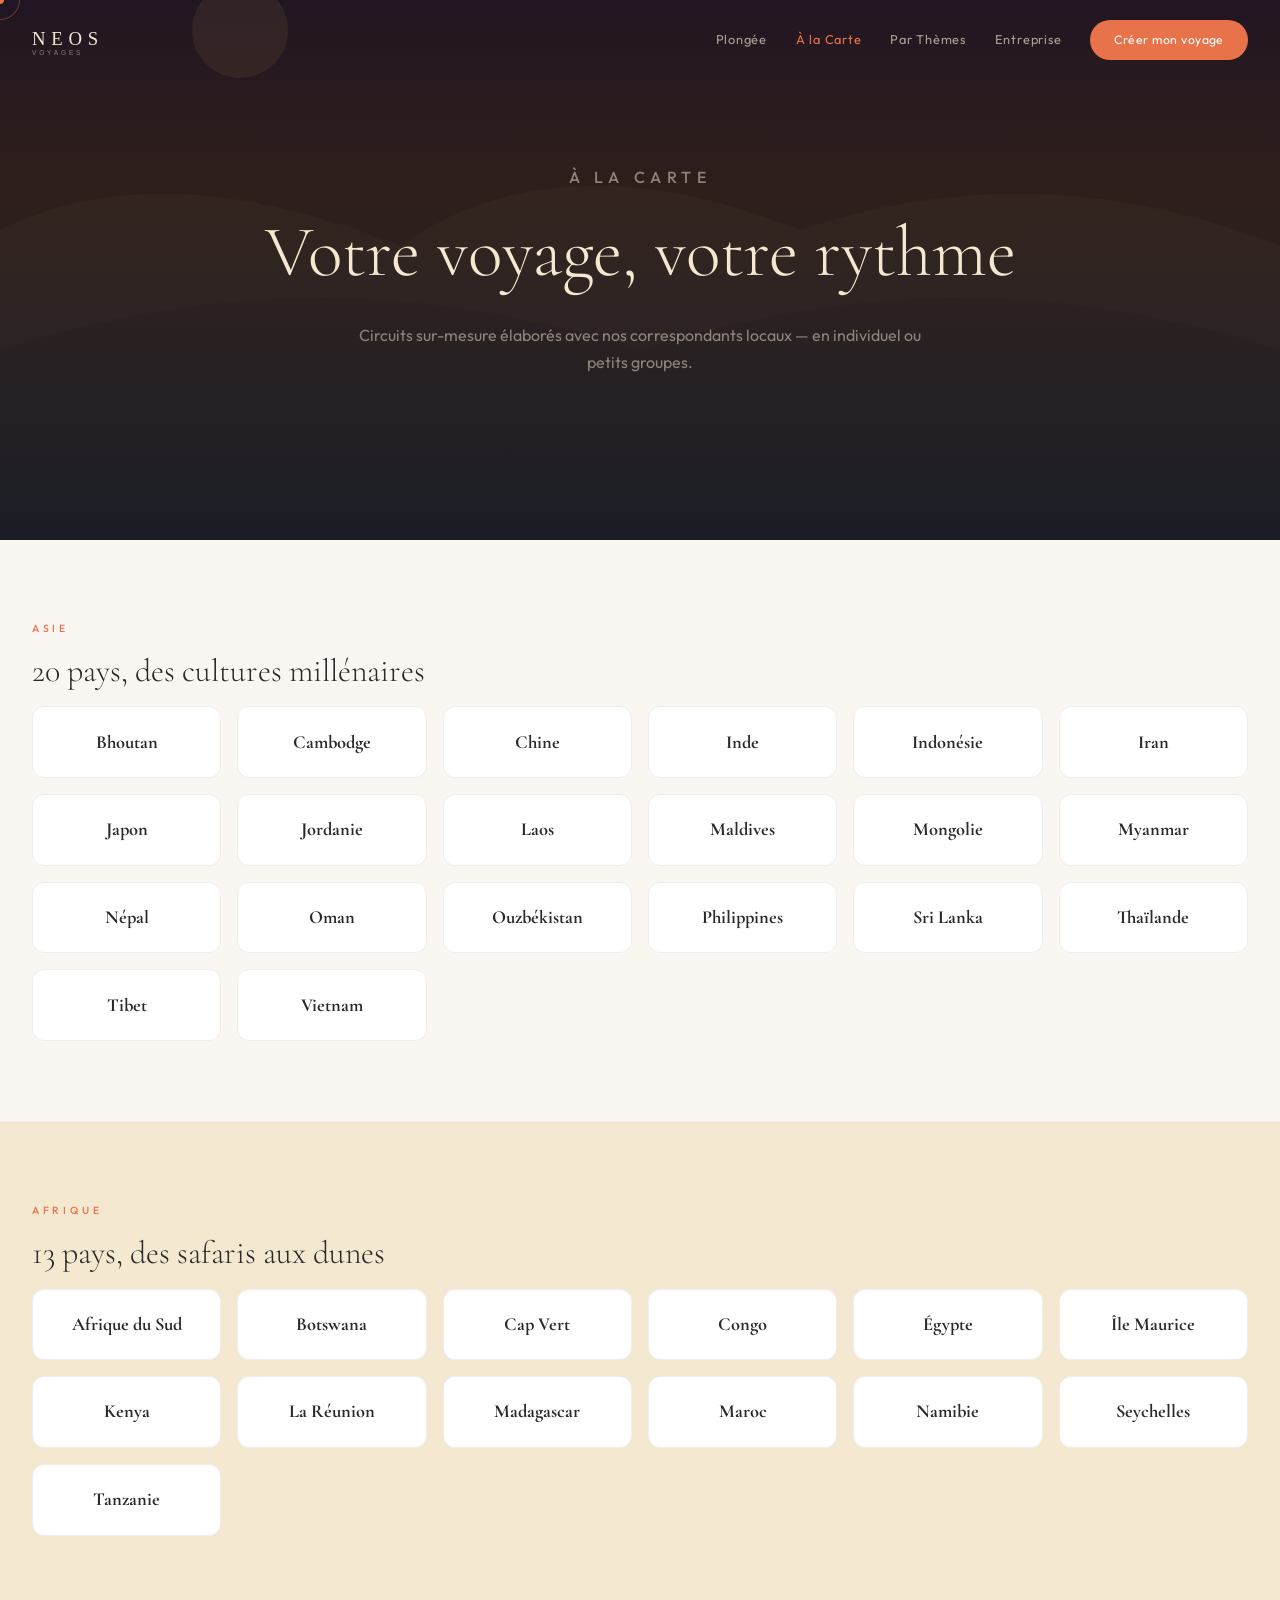
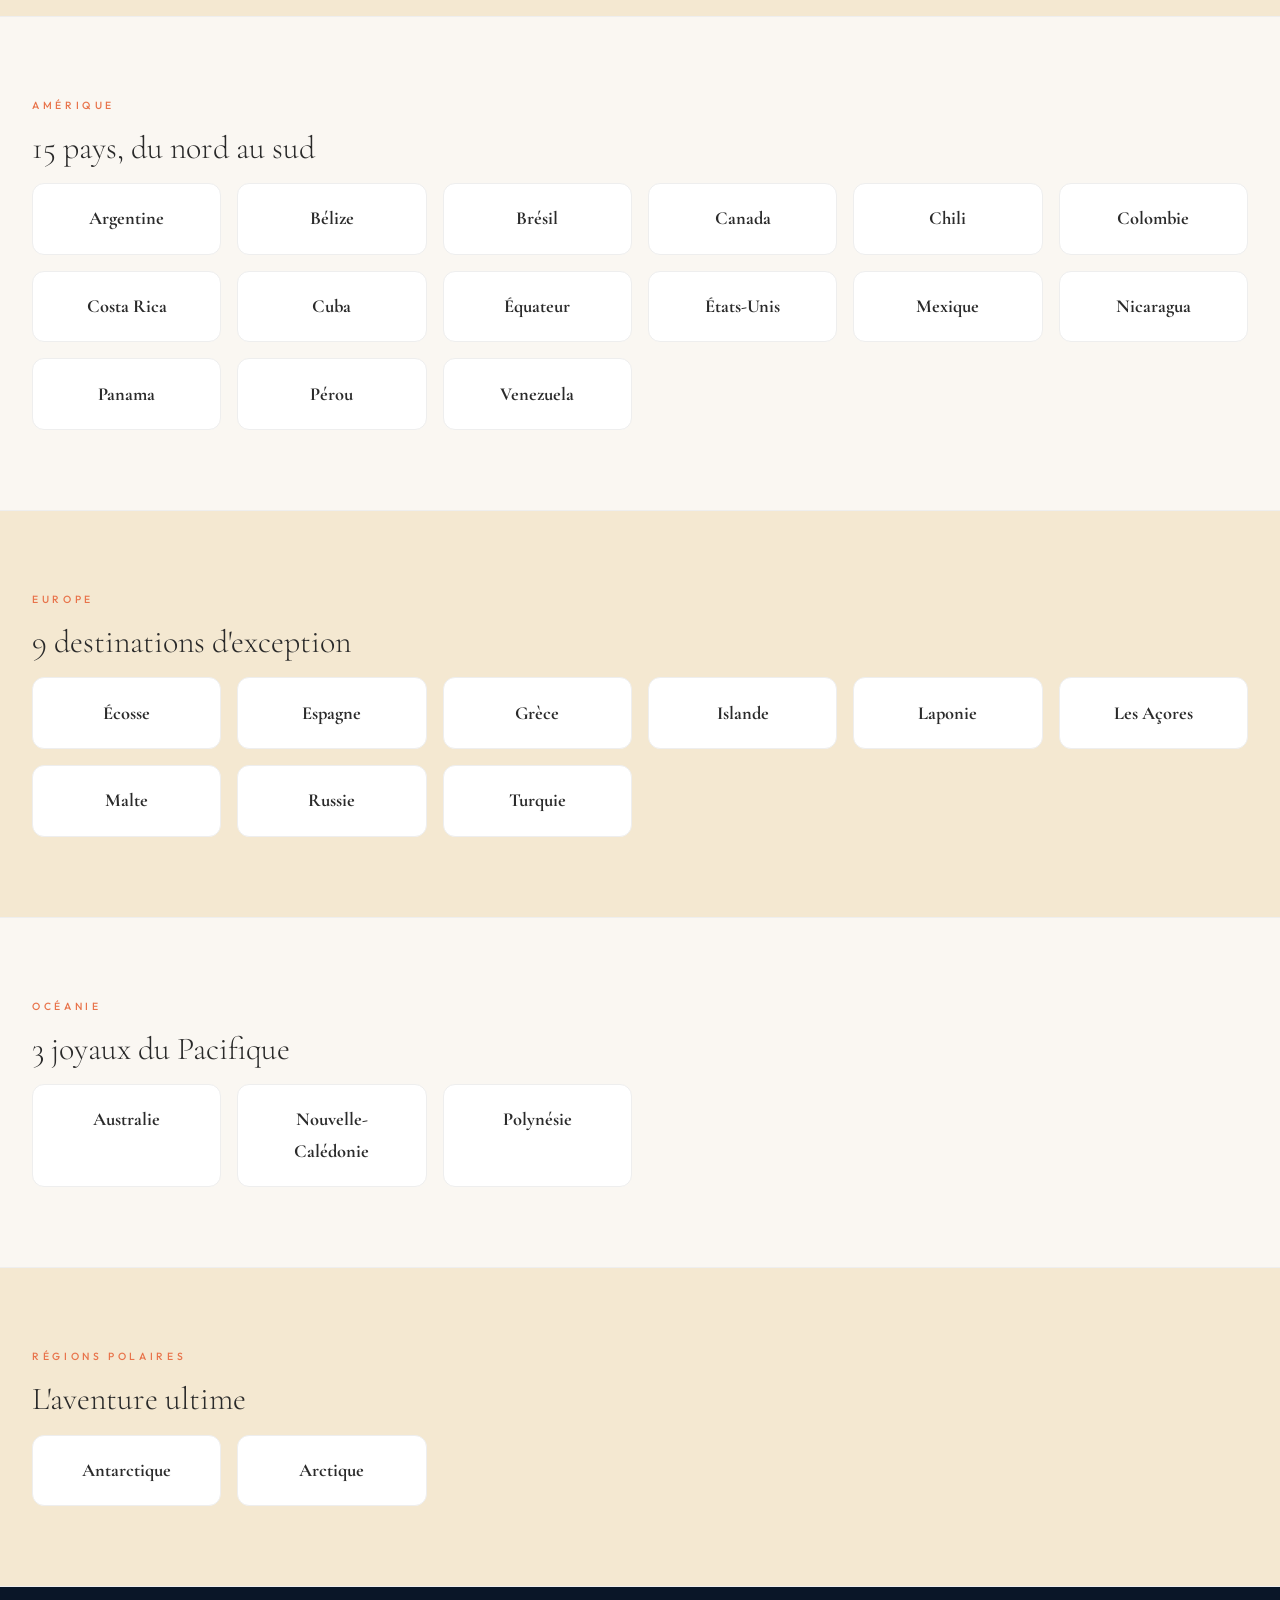
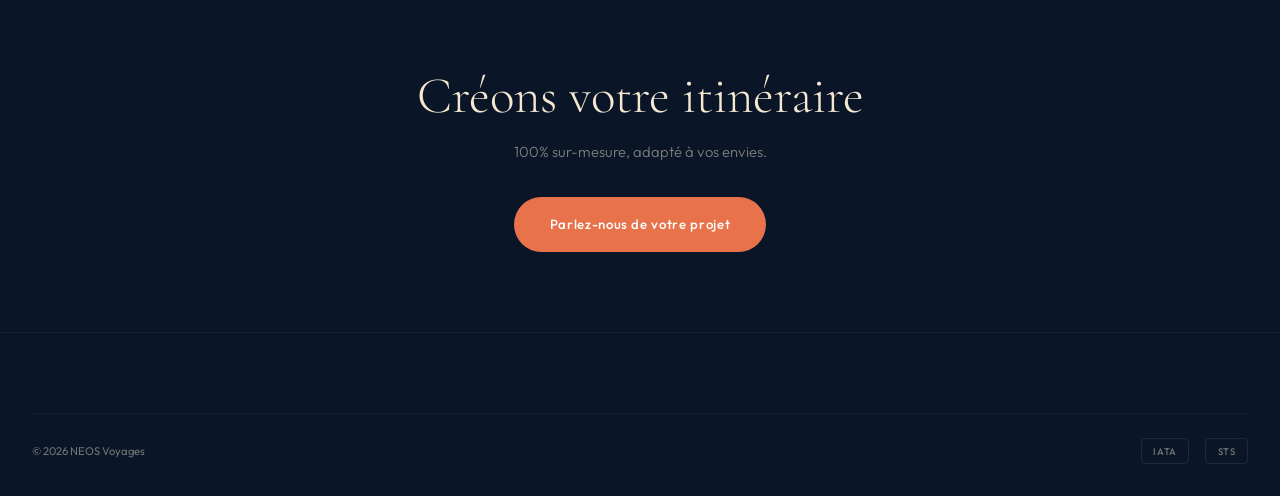
==== alacarte.html @ d0fc5502 "Add files via upload" ====
<!DOCTYPE html><html lang="fr"><head><meta charset="UTF-8"><meta name="viewport" content="width=device-width,initial-scale=1.0">
<title>Voyages à la Carte — NEOS Voyages | Circuits sur-mesure</title>
<meta name="description" content="Circuits sur-mesure dans 50+ pays. Asie, Afrique, Amérique, Europe, Océanie. Voyages individuels ou petits groupes.">
<link rel="preconnect" href="https://fonts.googleapis.com"><link rel="preconnect" href="https://fonts.gstatic.com" crossorigin>
<link href="https://fonts.googleapis.com/css2?family=Cormorant+Garamond:ital,wght@0,300;0,400;0,500;0,600;1,300;1,400&family=Outfit:wght@300;400;500;600&display=swap" rel="stylesheet">
<link rel="stylesheet" href="style.css">
<style>.page-hero{height:60vh;min-height:400px;display:flex;align-items:center;justify-content:center;position:relative;overflow:hidden;background:var(--deep)}.page-hero .dest-card-bg{position:absolute;inset:0}.page-hero::after{content:'';position:absolute;inset:0;background:linear-gradient(to bottom,rgba(10,22,40,.4),rgba(10,22,40,.85));z-index:1}.page-hero-content{position:relative;z-index:2;text-align:center;padding:0 2rem}.page-hero h1{font-family:var(--font-d);font-size:clamp(2.5rem,6vw,4.5rem);color:var(--sand);font-weight:300;margin-bottom:.5rem}.page-hero p{color:rgba(244,232,209,.5);font-size:1rem;max-width:600px;margin:0 auto}
.region-section{padding:5rem 0;border-bottom:1px solid #eee}.region-section:nth-child(even){background:var(--sand)}.region-title{font-family:var(--font-d);font-size:2rem;font-weight:300;margin-bottom:.5rem}.region-desc{color:var(--text-light);font-size:.88rem;margin-bottom:2rem}
.country-grid{display:grid;grid-template-columns:repeat(auto-fill,minmax(180px,1fr));gap:1rem}.country-card{background:var(--white);border-radius:var(--r);padding:1.2rem 1.5rem;border:1px solid #eee;transition:all var(--ease);text-align:center}.country-card:hover{transform:translateY(-4px);box-shadow:var(--shadow-md);border-color:var(--coral)}.country-card h3{font-family:var(--font-d);font-size:1.15rem}
</style></head><body>
<nav class="nav" id="nav"><a href="index.html" class="nav-logo"><img src="data:image/svg+xml,%3Csvg xmlns=%22http://www.w3.org/2000/svg%22 width=%22200%22 height=%2250%22%3E%3Ctext x=%220%22 y=%2232%22 fill=%22%23f4e8d1%22 font-family=%22Georgia%22 font-size=%2226%22 font-weight=%22300%22 letter-spacing=%228%22%3ENEOS%3C/text%3E%3Ctext x=%220%22 y=%2246%22 fill=%22rgba(244,232,209,0.5)%22 font-family=%22sans-serif%22 font-size=%229%22 letter-spacing=%224%22%3EVOYAGES%3C/text%3E%3C/svg%3E" alt="NEOS" style="height:36px"></a><ul class="nav-links"><li><a href="plongee.html">Plongée</a></li><li><a href="alacarte.html" style="color:var(--coral)">À la Carte</a></li><li><a href="themes.html">Par Thèmes</a></li><li><a href="entreprise.html">Entreprise</a></li><li><a href="contact.html" class="nav-cta">Créer mon voyage</a></li></ul><button class="hamburger" id="hamburger" aria-label="Menu"><span></span><span></span><span></span></button></nav>
<div class="mobile-menu" id="mobileMenu"><a href="index.html">Accueil</a><a href="plongee.html">Plongée</a><a href="alacarte.html">À la Carte</a><a href="themes.html">Par Thèmes</a><a href="contact.html" class="btn btn-primary">Contact</a></div>

<div class="page-hero"><div class="dest-card-bg" style="background-image:url('data:image/svg+xml,%3Csvg xmlns=%22http://www.w3.org/2000/svg%22 width=%221600%22 height=%22900%22%3E%3Cdefs%3E%3ClinearGradient id=%22g%22 x1=%220%22 y1=%220%22 x2=%220%22 y2=%221%22%3E%3Cstop offset=%220%25%22 stop-color=%22%231a0a28%22/%3E%3Cstop offset=%2240%25%22 stop-color=%22%235c2a0a%22/%3E%3Cstop offset=%22100%25%22 stop-color=%22%238b5a2b%22/%3E%3C/linearGradient%3E%3C/defs%3E%3Crect fill=%22url(%23g)%22 width=%221600%22 height=%22900%22/%3E%3Cpath d=%22M0 400Q200 300 500 420Q700 280 1000 400Q1300 300 1600 420L1600 900L0 900Z%22 fill=%22rgba(139,90,43,0.25)%22/%3E%3Cpath d=%22M0 550Q400 420 800 550Q1200 420 1600 550L1600 900L0 900Z%22 fill=%22rgba(92,42,10,0.35)%22/%3E%3Ccircle cx=%22300%22 cy=%22150%22 r=%2260%22 fill=%22rgba(232,168,76,0.15)%22/%3E%3C/svg%3E');background-size:cover;background-position:center"></div><div class="page-hero-content"><p class="section-label">À la Carte</p><h1>Votre voyage, votre rythme</h1><p>Circuits sur-mesure élaborés avec nos correspondants locaux — en individuel ou petits groupes.</p></div></div>

<main>
<section class="region-section" id="asie"><div class="container reveal"><p class="section-label">Asie</p><h2 class="region-title">20 pays, des cultures millénaires</h2>
<div class="country-grid">
<a href="destination.html" class="country-card"><h3>Bhoutan</h3></a><a href="destination.html" class="country-card"><h3>Cambodge</h3></a><a href="destination.html" class="country-card"><h3>Chine</h3></a><a href="destination.html" class="country-card"><h3>Inde</h3></a><a href="destination.html" class="country-card"><h3>Indonésie</h3></a><a href="destination.html" class="country-card"><h3>Iran</h3></a><a href="destination.html" class="country-card"><h3>Japon</h3></a><a href="destination.html" class="country-card"><h3>Jordanie</h3></a><a href="destination.html" class="country-card"><h3>Laos</h3></a><a href="destination.html" class="country-card"><h3>Maldives</h3></a><a href="destination.html" class="country-card"><h3>Mongolie</h3></a><a href="destination.html" class="country-card"><h3>Myanmar</h3></a><a href="destination.html" class="country-card"><h3>Népal</h3></a><a href="destination.html" class="country-card"><h3>Oman</h3></a><a href="destination.html" class="country-card"><h3>Ouzbékistan</h3></a><a href="destination.html" class="country-card"><h3>Philippines</h3></a><a href="destination.html" class="country-card"><h3>Sri Lanka</h3></a><a href="destination.html" class="country-card"><h3>Thaïlande</h3></a><a href="destination.html" class="country-card"><h3>Tibet</h3></a><a href="destination.html" class="country-card"><h3>Vietnam</h3></a>
</div></div></section>

<section class="region-section" id="afrique"><div class="container reveal"><p class="section-label">Afrique</p><h2 class="region-title">13 pays, des safaris aux dunes</h2>
<div class="country-grid">
<a href="destination.html" class="country-card"><h3>Afrique du Sud</h3></a><a href="destination.html" class="country-card"><h3>Botswana</h3></a><a href="destination.html" class="country-card"><h3>Cap Vert</h3></a><a href="destination.html" class="country-card"><h3>Congo</h3></a><a href="destination.html" class="country-card"><h3>Égypte</h3></a><a href="destination.html" class="country-card"><h3>Île Maurice</h3></a><a href="destination.html" class="country-card"><h3>Kenya</h3></a><a href="destination.html" class="country-card"><h3>La Réunion</h3></a><a href="destination.html" class="country-card"><h3>Madagascar</h3></a><a href="destination.html" class="country-card"><h3>Maroc</h3></a><a href="destination.html" class="country-card"><h3>Namibie</h3></a><a href="destination.html" class="country-card"><h3>Seychelles</h3></a><a href="destination.html" class="country-card"><h3>Tanzanie</h3></a>
</div></div></section>

<section class="region-section" id="amerique"><div class="container reveal"><p class="section-label">Amérique</p><h2 class="region-title">15 pays, du nord au sud</h2>
<div class="country-grid">
<a href="destination.html" class="country-card"><h3>Argentine</h3></a><a href="destination.html" class="country-card"><h3>Bélize</h3></a><a href="destination.html" class="country-card"><h3>Brésil</h3></a><a href="destination.html" class="country-card"><h3>Canada</h3></a><a href="destination.html" class="country-card"><h3>Chili</h3></a><a href="destination.html" class="country-card"><h3>Colombie</h3></a><a href="destination.html" class="country-card"><h3>Costa Rica</h3></a><a href="destination.html" class="country-card"><h3>Cuba</h3></a><a href="destination.html" class="country-card"><h3>Équateur</h3></a><a href="destination.html" class="country-card"><h3>États-Unis</h3></a><a href="destination.html" class="country-card"><h3>Mexique</h3></a><a href="destination.html" class="country-card"><h3>Nicaragua</h3></a><a href="destination.html" class="country-card"><h3>Panama</h3></a><a href="destination.html" class="country-card"><h3>Pérou</h3></a><a href="destination.html" class="country-card"><h3>Venezuela</h3></a>
</div></div></section>

<section class="region-section" id="europe"><div class="container reveal"><p class="section-label">Europe</p><h2 class="region-title">9 destinations d'exception</h2>
<div class="country-grid">
<a href="destination.html" class="country-card"><h3>Écosse</h3></a><a href="destination.html" class="country-card"><h3>Espagne</h3></a><a href="destination.html" class="country-card"><h3>Grèce</h3></a><a href="destination.html" class="country-card"><h3>Islande</h3></a><a href="destination.html" class="country-card"><h3>Laponie</h3></a><a href="destination.html" class="country-card"><h3>Les Açores</h3></a><a href="destination.html" class="country-card"><h3>Malte</h3></a><a href="destination.html" class="country-card"><h3>Russie</h3></a><a href="destination.html" class="country-card"><h3>Turquie</h3></a>
</div></div></section>

<section class="region-section" id="oceanie"><div class="container reveal"><p class="section-label">Océanie</p><h2 class="region-title">3 joyaux du Pacifique</h2>
<div class="country-grid">
<a href="destination.html" class="country-card"><h3>Australie</h3></a><a href="destination.html" class="country-card"><h3>Nouvelle-Calédonie</h3></a><a href="destination.html" class="country-card"><h3>Polynésie</h3></a>
</div></div></section>

<section class="region-section" id="polaires"><div class="container reveal"><p class="section-label">Régions Polaires</p><h2 class="region-title">L'aventure ultime</h2>
<div class="country-grid">
<a href="destination.html" class="country-card"><h3>Antarctique</h3></a><a href="destination.html" class="country-card"><h3>Arctique</h3></a>
</div></div></section>
</main>

<section style="padding:5rem 0;background:var(--deep);text-align:center;color:var(--sand)"><div class="container"><h2 class="section-title reveal" style="color:var(--sand)">Créons votre itinéraire</h2><p class="section-sub reveal" style="color:rgba(244,232,209,.5);margin:0 auto 2rem">100% sur-mesure, adapté à vos envies.</p><a href="contact.html" class="btn btn-primary reveal">Parlez-nous de votre projet</a></div></section>
<footer><div class="container"><div class="footer-bottom"><span>© 2026 NEOS Voyages</span><div class="footer-badges"><span>IATA</span><span>STS</span></div></div></div></footer>
<script src="images.js"></script><script src="app.js"></script></body></html>
---- style.css ----
/* ═══════════════════════════════════════════════════════
   NEOS VOYAGES — DESIGN SYSTEM v1.0
   Refonte complète — Niveau Awwwards
   ═══════════════════════════════════════════════════════ */

/* ── TOKENS ── */
:root {
    --deep:#0a1628; --ocean:#0c2340; --marine:#1a3a5c; --reef:#1e6f8a;
    --coral:#e8734a; --coral-light:#f09070; --sand:#f4e8d1; --pearl:#faf7f2; --white:#fff;
    --text:#2a2a2a; --text-light:#6b7280; --gold:#c9a84c;
    --font-d:'Cormorant Garamond',Georgia,serif;
    --font-b:'Outfit',system-ui,sans-serif;
    --nav-h:80px; --r:12px; --r-lg:20px;
    --ease:0.4s cubic-bezier(.25,.46,.45,.94);
    --ease-out:0.6s cubic-bezier(.16,1,.3,1);
    --shadow-sm:0 2px 8px rgba(0,0,0,.06);
    --shadow-md:0 8px 30px rgba(0,0,0,.1);
    --shadow-lg:0 20px 60px rgba(0,0,0,.15);
}

/* ── RESET ── */
*,*::before,*::after{box-sizing:border-box;margin:0;padding:0}
html{scroll-behavior:smooth;-webkit-font-smoothing:antialiased;-moz-osx-font-smoothing:grayscale}
body{font-family:var(--font-b);color:var(--text);background:var(--pearl);overflow-x:hidden;line-height:1.7;font-size:16px}
body.menu-open{overflow:hidden}
body.cursor-active *{cursor:none!important}
img{max-width:100%;height:auto;display:block}
a{text-decoration:none;color:inherit}
button{font-family:var(--font-b);cursor:pointer}
ul,ol{list-style:none}
.container{max-width:1320px;margin:0 auto;padding:0 2rem}

/* ── NOISE OVERLAY ── */
.noise{position:relative}
.noise::after{content:'';position:absolute;inset:0;opacity:.03;pointer-events:none;background-image:url("data:image/svg+xml,%3Csvg viewBox='0 0 256 256' xmlns='http://www.w3.org/2000/svg'%3E%3Cfilter id='n'%3E%3CfeTurbulence type='fractalNoise' baseFrequency='0.9' numOctaves='4' stitchTiles='stitch'/%3E%3C/filter%3E%3Crect width='100%25' height='100%25' filter='url(%23n)'/%3E%3C/svg%3E");background-size:128px;z-index:0}

/* ── CUSTOM CURSOR ── */
.cursor-dot{position:fixed;width:8px;height:8px;border-radius:50%;background:var(--coral);pointer-events:none;z-index:99999;transform:translate(-50%,-50%);transition:transform .1s,width .3s,height .3s,background .3s}
.cursor-ring{position:fixed;width:40px;height:40px;border-radius:50%;border:1px solid rgba(232,115,74,.4);pointer-events:none;z-index:99998;transform:translate(-50%,-50%);transition:width .3s,height .3s,border-color .3s}
.cursor-dot.hover{width:16px;height:16px;background:rgba(232,115,74,.6)}
.cursor-ring.hover{width:60px;height:60px;border-color:rgba(232,115,74,.2)}

/* ── PRELOADER ── */
.preloader{position:fixed;inset:0;z-index:99999;background:var(--deep);display:flex;align-items:center;justify-content:center;flex-direction:column;gap:2rem;transition:opacity 1s ease,visibility 1s ease}
.preloader.hidden{opacity:0;visibility:hidden;pointer-events:none}
.preloader-logo{font-family:var(--font-d);font-size:clamp(2rem,5vw,3.5rem);color:var(--sand);letter-spacing:.35em;font-weight:300;overflow:hidden}
.preloader-logo span{display:inline-block;opacity:0;transform:translateY(100%);animation:letterReveal .6s ease forwards}
@keyframes letterReveal{to{opacity:1;transform:translateY(0)}}
.preloader-bar{width:140px;height:2px;background:rgba(255,255,255,.08);border-radius:2px;overflow:hidden;margin-top:1rem}
.preloader-bar::after{content:'';display:block;width:100%;height:100%;background:var(--coral);animation:preload 1.2s ease-in-out infinite;transform-origin:left}
@keyframes preload{0%{transform:scaleX(0)}50%{transform:scaleX(1);transform-origin:left}51%{transform-origin:right}100%{transform:scaleX(0);transform-origin:right}}
.preloader-sub{font-size:.7rem;letter-spacing:.25em;text-transform:uppercase;color:rgba(244,232,209,.3);margin-top:-.5rem}

/* ── NAV ── */
.nav{position:fixed;top:0;left:0;right:0;z-index:1000;padding:0 2rem;height:var(--nav-h);display:flex;align-items:center;justify-content:space-between;transition:background var(--ease),box-shadow var(--ease)}
.nav.scrolled{background:rgba(10,22,40,.92);backdrop-filter:blur(24px);-webkit-backdrop-filter:blur(24px);box-shadow:0 1px 0 rgba(255,255,255,.04)}
.nav-logo{z-index:1001;display:flex;align-items:center;gap:.8rem}
.nav-logo img{height:36px;width:auto}
.nav-links{display:flex;gap:1.8rem;align-items:center}
.nav-links>li{position:relative}
.nav-links>li>a{font-size:.8rem;font-weight:400;color:rgba(244,232,209,.65);letter-spacing:.06em;transition:color var(--ease);padding:.5rem 0;display:block}
.nav-links>li>a::after{content:'';position:absolute;bottom:0;left:0;width:0;height:1px;background:var(--coral);transition:width var(--ease)}
.nav-links>li:hover>a{color:var(--sand)}
.nav-links>li:hover>a::after{width:100%}

/* Mega Menu */
.mega-menu{position:absolute;top:100%;left:50%;transform:translateX(-50%) translateY(10px);min-width:280px;background:rgba(10,22,40,.96);backdrop-filter:blur(20px);border:1px solid rgba(255,255,255,.06);border-radius:var(--r);padding:1.5rem;opacity:0;visibility:hidden;pointer-events:none;transition:all .3s ease;z-index:100}
.nav-links>li:hover .mega-menu{opacity:1;visibility:visible;pointer-events:auto;transform:translateX(-50%) translateY(0)}
.mega-menu-grid{display:grid;grid-template-columns:1fr 1fr;gap:.3rem}
.mega-menu a{font-size:.78rem;color:rgba(244,232,209,.5);padding:.4rem .6rem;border-radius:6px;transition:all .2s;display:block}
.mega-menu a:hover{color:var(--sand);background:rgba(255,255,255,.05)}
.mega-menu-title{font-family:var(--font-d);font-size:1rem;color:var(--coral);margin-bottom:.8rem;padding-bottom:.5rem;border-bottom:1px solid rgba(255,255,255,.06);grid-column:span 2}

/* Nav CTA */
.nav-cta{background:var(--coral)!important;color:var(--white)!important;padding:.6rem 1.5rem!important;border-radius:100px;font-size:.76rem!important;font-weight:500;letter-spacing:.04em!important;transition:transform var(--ease),box-shadow var(--ease)!important;border:none}
.nav-cta::after{display:none!important}
.nav-cta:hover{transform:translateY(-2px);box-shadow:0 8px 25px rgba(232,115,74,.3)}

/* Search in nav */
.nav-search{position:relative}
.nav-search-btn{background:none;border:none;color:rgba(244,232,209,.5);padding:.4rem;transition:color .3s}
.nav-search-btn:hover{color:var(--sand)}
.nav-search-btn svg{width:18px;height:18px}
.search-overlay{position:fixed;inset:0;background:rgba(10,22,40,.95);backdrop-filter:blur(30px);z-index:2000;display:flex;align-items:flex-start;justify-content:center;padding-top:20vh;opacity:0;visibility:hidden;transition:all .4s ease}
.search-overlay.active{opacity:1;visibility:visible}
.search-box{width:100%;max-width:700px;padding:0 2rem}
.search-input{width:100%;background:transparent;border:none;border-bottom:2px solid rgba(244,232,209,.15);padding:1.5rem 0;font-family:var(--font-d);font-size:clamp(1.5rem,4vw,3rem);color:var(--sand);outline:none;font-weight:300;letter-spacing:.05em}
.search-input::placeholder{color:rgba(244,232,209,.2)}
.search-results{margin-top:2rem;max-height:50vh;overflow-y:auto}
.search-result{padding:1rem 0;border-bottom:1px solid rgba(255,255,255,.04);display:flex;align-items:center;gap:1rem;transition:all .2s}
.search-result:hover{padding-left:.5rem}
.search-result-type{font-size:.6rem;letter-spacing:.15em;text-transform:uppercase;color:var(--coral);min-width:70px}
.search-result-name{font-family:var(--font-d);font-size:1.2rem;color:var(--sand)}
.search-close{position:absolute;top:2rem;right:2rem;background:none;border:none;color:rgba(244,232,209,.5);font-size:2rem;transition:color .3s}
.search-close:hover{color:var(--sand)}

/* Hamburger */
.hamburger{display:none;flex-direction:column;gap:6px;cursor:pointer;z-index:1001;background:none;border:none;padding:8px}
.hamburger span{width:28px;height:2px;background:var(--sand);transition:var(--ease);transform-origin:center}
.hamburger.active span:nth-child(1){transform:rotate(45deg) translate(5px,6px)}
.hamburger.active span:nth-child(2){opacity:0}
.hamburger.active span:nth-child(3){transform:rotate(-45deg) translate(5px,-6px)}

/* Mobile menu */
.mobile-menu{position:fixed;inset:0;background:var(--deep);z-index:999;display:flex;flex-direction:column;align-items:center;justify-content:center;gap:1.2rem;opacity:0;visibility:hidden;transition:var(--ease)}
.mobile-menu.active{opacity:1;visibility:visible}
.mobile-menu>a{font-family:var(--font-d);font-size:clamp(1.5rem,5vw,2.2rem);color:var(--sand);letter-spacing:.08em;opacity:0;transform:translateY(20px);transition:opacity .5s ease,transform .5s ease,color .3s}
.mobile-menu.active>a{opacity:1;transform:translateY(0)}
.mobile-menu>a:hover{color:var(--coral)}

/* ── BUTTONS ── */
.btn{display:inline-flex;align-items:center;gap:.5rem;padding:1rem 2.2rem;border-radius:100px;font-size:.83rem;font-weight:500;letter-spacing:.05em;font-family:var(--font-b);cursor:pointer;transition:all var(--ease);border:none;position:relative;overflow:hidden}
.btn-primary{background:var(--coral);color:var(--white)}
.btn-primary:hover{transform:translateY(-3px);box-shadow:0 12px 35px rgba(232,115,74,.35)}
.btn-secondary{background:transparent;color:var(--sand);border:1px solid rgba(244,232,209,.2)}
.btn-secondary:hover{border-color:var(--sand);background:rgba(244,232,209,.05)}
.btn-dark{background:var(--ocean);color:var(--sand)}
.btn-dark:hover{background:var(--marine);transform:translateY(-3px)}
.btn-outline{background:transparent;color:var(--text);border:1px solid #ddd}
.btn-outline:hover{border-color:var(--ocean);color:var(--ocean)}
.btn-sm{padding:.6rem 1.4rem;font-size:.75rem}

/* Magnetic button wrapper */
.magnetic{display:inline-block;transition:transform .3s ease}

/* ── SECTION COMMON ── */
.section-label{font-size:.65rem;letter-spacing:.35em;text-transform:uppercase;color:var(--coral);font-weight:500;margin-bottom:.4rem}
.section-title{font-family:var(--font-d);font-size:clamp(2rem,4vw,3.2rem);font-weight:300;line-height:1.15;margin-bottom:.8rem}
.section-sub{font-size:.92rem;color:var(--text-light);max-width:600px;font-weight:300;line-height:1.8}

/* Word reveal effect */
.word-reveal .word{display:inline-block;opacity:0;transform:translateY(30px);transition:opacity .5s ease,transform .5s ease}
.word-reveal.visible .word{opacity:1;transform:translateY(0)}

/* ── HERO ── */
.hero{position:relative;min-height:100vh;display:flex;align-items:center;justify-content:center;overflow:hidden;background:var(--deep)}
.hero-bg{position:absolute;inset:0}
.hero-slide{position:absolute;inset:0;opacity:0;transition:opacity 2s ease;background-size:cover;background-position:center;transform:scale(1);animation:none}
.hero-slide.active{opacity:1;animation:kenBurns 8s ease forwards}
@keyframes kenBurns{0%{transform:scale(1)}100%{transform:scale(1.08)}}
.hero-overlay{position:absolute;inset:0;background:linear-gradient(to bottom,rgba(10,22,40,.3) 0%,rgba(10,22,40,.5) 40%,rgba(10,22,40,.85) 100%);z-index:1}
.hero-content{position:relative;z-index:2;text-align:center;max-width:950px;padding:0 2rem}
.hero-tagline{font-size:.7rem;letter-spacing:.4em;text-transform:uppercase;color:var(--coral);margin-bottom:.8rem;font-weight:500;opacity:0;transform:translateY(20px);animation:fadeUp .8s ease .5s forwards}
.hero h1{font-family:var(--font-d);font-size:clamp(2.5rem,7vw,5.5rem);font-weight:300;color:var(--sand);line-height:1.08;margin-bottom:1.5rem;opacity:0;transform:translateY(30px);animation:fadeUp .8s ease .7s forwards}
.hero h1 em{font-style:italic;color:var(--coral)}
.hero-sub{font-size:1.02rem;color:rgba(244,232,209,.55);max-width:620px;margin:0 auto 2.5rem;font-weight:300;line-height:1.8;opacity:0;transform:translateY(20px);animation:fadeUp .8s ease .9s forwards}
.hero-actions{display:flex;gap:1rem;justify-content:center;flex-wrap:wrap;opacity:0;transform:translateY(20px);animation:fadeUp .8s ease 1.1s forwards}
@keyframes fadeUp{to{opacity:1;transform:translateY(0)}}
.hero-dots{position:absolute;bottom:3rem;right:3rem;z-index:3;display:flex;gap:.5rem}
.hero-dot{width:10px;height:10px;border-radius:50%;border:1.5px solid rgba(244,232,209,.3);background:transparent;cursor:pointer;transition:all .3s}
.hero-dot.active{background:var(--coral);border-color:var(--coral);transform:scale(1.2)}
.hero-scroll{position:absolute;bottom:2.5rem;left:50%;transform:translateX(-50%);display:flex;flex-direction:column;align-items:center;gap:.5rem;z-index:2;opacity:0;animation:fadeUp .8s ease 1.5s forwards}
.hero-scroll span{font-size:.58rem;letter-spacing:.2em;text-transform:uppercase;color:rgba(244,232,209,.3)}
.scroll-line{width:1px;height:40px;background:linear-gradient(to bottom,var(--coral),transparent);animation:scrollP 2s ease-in-out infinite}
@keyframes scrollP{0%,100%{opacity:.3}50%{opacity:1}}

/* ── STATS ── */
.stats{background:var(--ocean);padding:3.5rem 0}
.stats-grid{display:grid;grid-template-columns:repeat(4,1fr);gap:2rem;text-align:center}
.stat-number{font-family:var(--font-d);font-size:clamp(2.5rem,4vw,3.5rem);color:var(--coral);font-weight:300;line-height:1;margin-bottom:.25rem}
.stat-label{font-size:.72rem;color:rgba(244,232,209,.45);letter-spacing:.12em;text-transform:uppercase}

/* ── DEST GRID ── */
.dest-grid{display:grid;grid-template-columns:repeat(12,1fr);grid-auto-rows:200px;gap:1rem}
.dest-card{position:relative;border-radius:var(--r);overflow:hidden;cursor:pointer}
.dest-card::before{content:'';position:absolute;inset:0;background:linear-gradient(to top,rgba(10,22,40,.85) 0%,rgba(10,22,40,.08) 60%);z-index:1;transition:var(--ease)}
.dest-card:hover::before{background:linear-gradient(to top,rgba(10,22,40,.95) 0%,rgba(10,22,40,.3) 60%)}
.dest-card-bg{position:absolute;inset:0;background-size:cover;background-position:center;transition:transform .8s var(--ease-out)}
.dest-card:hover .dest-card-bg{transform:scale(1.06)}
.dest-info{position:absolute;bottom:0;left:0;right:0;padding:1.5rem;z-index:2}
.dest-region{font-size:.6rem;letter-spacing:.2em;text-transform:uppercase;color:var(--coral);margin-bottom:.2rem}
.dest-name{font-family:var(--font-d);font-size:1.4rem;color:var(--sand);font-weight:400;line-height:1.2}
.dest-desc{font-size:.76rem;color:rgba(244,232,209,.45);margin-top:.3rem;max-height:0;overflow:hidden;transition:max-height .5s ease,opacity .5s ease;opacity:0}
.dest-card:hover .dest-desc{max-height:80px;opacity:1}
.dest-card:nth-child(1){grid-column:span 7;grid-row:span 2}
.dest-card:nth-child(1) .dest-name{font-size:clamp(1.5rem,3vw,2.4rem)}
.dest-card:nth-child(2){grid-column:span 5}
.dest-card:nth-child(3){grid-column:span 5}
.dest-card:nth-child(4){grid-column:span 4;grid-row:span 2}
.dest-card:nth-child(5){grid-column:span 4}
.dest-card:nth-child(6){grid-column:span 4}

/* ── EXP CARDS ── */
.exp-grid{display:grid;grid-template-columns:repeat(3,1fr);gap:1.5rem}
.exp-card{background:rgba(255,255,255,.03);border:1px solid rgba(255,255,255,.05);border-radius:var(--r);overflow:hidden;transition:all var(--ease)}
.exp-card:hover{background:rgba(255,255,255,.06);transform:translateY(-5px);box-shadow:0 20px 40px rgba(0,0,0,.2)}
.exp-card-img{height:220px;overflow:hidden}
.exp-card-img .dest-card-bg{position:relative;width:100%;height:100%;transition:transform .6s ease}
.exp-card:hover .exp-card-img .dest-card-bg{transform:scale(1.05)}
.exp-card-body{padding:2rem 1.5rem}
.exp-title{font-family:var(--font-d);font-size:1.5rem;margin-bottom:.5rem;font-weight:400;color:var(--sand)}
.exp-desc{font-size:.82rem;color:rgba(244,232,209,.45);line-height:1.7;margin-bottom:1.2rem}
.exp-link{font-size:.72rem;color:var(--coral);letter-spacing:.08em;text-transform:uppercase;font-weight:500;display:inline-flex;align-items:center;gap:.4rem;transition:gap var(--ease)}
.exp-link:hover{gap:.8rem}

/* ── THEMES GRID ── */
.themes-grid{display:grid;grid-template-columns:repeat(6,1fr);gap:1rem}
.theme-card{position:relative;border-radius:var(--r);overflow:hidden;aspect-ratio:3/4;cursor:pointer}
.theme-card::before{content:'';position:absolute;inset:0;background:linear-gradient(to top,rgba(10,22,40,.88) 0%,rgba(10,22,40,0) 60%);z-index:1}
.theme-card .dest-card-bg{transition:transform .6s ease}
.theme-card:hover .dest-card-bg{transform:scale(1.08)}
.theme-info{position:absolute;bottom:0;left:0;right:0;padding:1.2rem;z-index:2}
.theme-icon{font-size:1.5rem;margin-bottom:.3rem}
.theme-name{font-family:var(--font-d);font-size:1.05rem;color:var(--sand);font-weight:400}

/* ── FAV SCROLL ── */
.fav-scroll{display:flex;gap:1.5rem;overflow-x:auto;scroll-snap-type:x mandatory;-webkit-overflow-scrolling:touch;padding-bottom:1.5rem;scrollbar-width:none}
.fav-scroll::-webkit-scrollbar{display:none}
.fav-card{flex:0 0 350px;scroll-snap-align:start;border-radius:var(--r);overflow:hidden;background:var(--white);box-shadow:var(--shadow-sm);transition:all var(--ease)}
.fav-card:hover{transform:translateY(-6px);box-shadow:var(--shadow-lg)}
.fav-img{height:230px;overflow:hidden;position:relative}
.fav-img .dest-card-bg{width:100%;height:100%}
.fav-badge{position:absolute;top:1rem;left:1rem;background:var(--coral);color:var(--white);padding:.25rem .7rem;border-radius:100px;font-size:.6rem;font-weight:600;letter-spacing:.1em;text-transform:uppercase;z-index:1}
.fav-heart{position:absolute;top:1rem;right:1rem;width:36px;height:36px;border-radius:50%;background:rgba(255,255,255,.2);backdrop-filter:blur(10px);border:none;display:flex;align-items:center;justify-content:center;z-index:1;cursor:pointer;transition:all .3s}
.fav-heart:hover,.fav-heart.active{background:var(--coral)}
.fav-heart svg{width:18px;height:18px;stroke:white;fill:none;stroke-width:2;transition:fill .3s}
.fav-heart.active svg{fill:white}
.fav-body{padding:1.5rem}
.fav-country{font-size:.65rem;letter-spacing:.15em;text-transform:uppercase;color:var(--coral);margin-bottom:.2rem}
.fav-title{font-family:var(--font-d);font-size:1.3rem;margin-bottom:.4rem;font-weight:400;color:var(--text)}
.fav-teaser{font-size:.82rem;color:var(--text-light);line-height:1.6;margin-bottom:1rem}
.fav-footer{display:flex;justify-content:space-between;align-items:center}
.fav-price{font-family:var(--font-d);font-size:1.15rem;color:var(--ocean)}
.fav-price small{font-family:var(--font-b);font-size:.65rem;color:var(--text-light)}

/* ── PHILOSOPHY ── */
.philo-grid{display:grid;grid-template-columns:1fr 1fr;gap:5rem;align-items:center}
.philo-img{height:550px;border-radius:var(--r-lg);overflow:hidden;position:relative}
.philo-img .dest-card-bg{width:100%;height:100%}
.philo-text{font-size:.92rem;color:var(--text-light);margin-bottom:1.3rem;line-height:1.9}
.philo-quote{font-family:var(--font-d);font-style:italic;font-size:1.1rem;color:var(--marine);padding-left:1.5rem;border-left:2px solid var(--coral);margin:1.5rem 0}
.philo-values{display:grid;grid-template-columns:1fr 1fr;gap:1rem;margin-top:2rem}
.value-item{display:flex;align-items:flex-start;gap:.8rem}
.value-icon{width:40px;height:40px;border-radius:8px;background:var(--ocean);display:flex;align-items:center;justify-content:center;flex-shrink:0}
.value-icon img,.value-icon svg{height:20px;width:20px}
.value-text h4{font-size:.82rem;font-weight:600;margin-bottom:.1rem}
.value-text p{font-size:.72rem;color:var(--text-light);line-height:1.5}

/* ── SPECIALS ── */
.specials-grid{display:grid;grid-template-columns:repeat(2,1fr);gap:1.5rem}
.special-card{display:grid;grid-template-columns:220px 1fr;background:rgba(255,255,255,.03);border:1px solid rgba(255,255,255,.05);border-radius:var(--r);overflow:hidden;transition:all var(--ease)}
.special-card:hover{background:rgba(255,255,255,.06);transform:translateY(-4px);box-shadow:0 15px 40px rgba(0,0,0,.3)}
.special-img{overflow:hidden}
.special-img .dest-card-bg{width:100%;height:100%}
.special-body{padding:1.5rem;display:flex;flex-direction:column;justify-content:center}
.special-tag{display:inline-block;background:var(--coral);color:var(--white);padding:.2rem .6rem;border-radius:4px;font-size:.56rem;font-weight:600;letter-spacing:.1em;text-transform:uppercase;margin-bottom:.5rem;width:fit-content}
.special-title{font-family:var(--font-d);font-size:1.2rem;margin-bottom:.4rem;font-weight:400;color:var(--sand)}
.special-desc{font-size:.76rem;color:rgba(244,232,209,.45);line-height:1.6;margin-bottom:.8rem}
.special-price{font-family:var(--font-d);font-size:1.3rem;color:var(--coral)}
.special-price small{font-family:var(--font-b);font-size:.65rem;color:rgba(244,232,209,.35)}

/* ── TRUST ── */
.trust-grid{display:grid;grid-template-columns:repeat(4,1fr);gap:3rem;text-align:center}
.trust-icon-wrap{width:64px;height:64px;border-radius:50%;background:var(--sand);display:flex;align-items:center;justify-content:center;margin:0 auto .8rem}
.trust-icon-wrap img,.trust-icon-wrap svg{height:24px;width:24px}
.trust-title{font-family:var(--font-d);font-size:1.08rem;font-weight:500;margin-bottom:.3rem}
.trust-desc{font-size:.76rem;color:var(--text-light);line-height:1.6}

/* ── CONTACT ── */
.contact-inner{display:grid;grid-template-columns:1fr 1fr;gap:5rem}
.agencies{display:flex;flex-direction:column;gap:1.5rem;margin-top:2.5rem}
.agency{display:flex;align-items:flex-start;gap:1rem}
.agency-icon{width:48px;height:48px;border-radius:50%;background:rgba(232,115,74,.12);display:flex;align-items:center;justify-content:center;font-size:1.2rem;flex-shrink:0}
.agency h4{font-family:var(--font-d);font-size:1.15rem;margin-bottom:.15rem;font-weight:500;color:var(--sand)}
.agency p{font-size:.82rem;color:rgba(244,232,209,.45)}
.agency a{color:var(--coral);font-weight:500;transition:color .3s}
.agency a:hover{color:var(--sand)}
.contact-form{background:rgba(255,255,255,.04);border:1px solid rgba(255,255,255,.07);border-radius:var(--r-lg);padding:2.5rem}
.form-title{font-family:var(--font-d);font-size:1.5rem;margin-bottom:1.5rem;font-weight:400;color:var(--sand)}
.form-group{margin-bottom:1rem}
.form-group label{display:block;font-size:.7rem;letter-spacing:.08em;text-transform:uppercase;color:rgba(244,232,209,.4);margin-bottom:.35rem}
.form-group input,.form-group select,.form-group textarea{width:100%;padding:.8rem 1rem;background:rgba(255,255,255,.04);border:1px solid rgba(255,255,255,.08);border-radius:8px;color:var(--sand);font-family:var(--font-b);font-size:.88rem;transition:border-color var(--ease);outline:none}
.form-group input::placeholder,.form-group textarea::placeholder{color:rgba(244,232,209,.2)}
.form-group input:focus,.form-group select:focus,.form-group textarea:focus{border-color:var(--coral)}
.form-group select option{background:var(--deep);color:var(--sand)}
.form-group textarea{resize:vertical;min-height:100px}
.form-row{display:grid;grid-template-columns:1fr 1fr;gap:1rem}
.form-feedback{padding:.8rem;border-radius:8px;font-size:.82rem;margin-top:.5rem;display:none}
.form-feedback.success{display:block;background:rgba(34,197,94,.1);color:#22c55e;border:1px solid rgba(34,197,94,.2)}
.form-feedback.error{display:block;background:rgba(239,68,68,.1);color:#ef4444;border:1px solid rgba(239,68,68,.2)}

/* ── FOOTER ── */
footer{background:var(--deep);padding:5rem 0 2rem;color:rgba(244,232,209,.45);border-top:1px solid rgba(255,255,255,.04)}
.footer-grid{display:grid;grid-template-columns:2fr 1fr 1fr 1fr;gap:3rem;margin-bottom:3rem}
.footer-brand{display:flex;align-items:center;gap:.8rem;margin-bottom:1rem}
.footer-brand img{height:28px}
.footer-brand span{font-family:var(--font-d);font-size:1.2rem;color:var(--sand);letter-spacing:.12em;font-weight:300}
.footer-desc{font-size:.76rem;line-height:1.7;max-width:300px}
.footer-social{display:flex;gap:.8rem;margin-top:1rem}
.footer-social a{width:36px;height:36px;border-radius:50%;border:1px solid rgba(255,255,255,.08);display:flex;align-items:center;justify-content:center;transition:all var(--ease)}
.footer-social a:hover{background:var(--coral);border-color:var(--coral)}
.footer-social a img,.footer-social a svg{height:16px;width:16px}
.footer-col h4{font-family:var(--font-d);font-size:.95rem;color:var(--sand);margin-bottom:1rem;font-weight:500}
.footer-col a{font-size:.76rem;transition:color var(--ease);display:block;padding:.25rem 0}
.footer-col a:hover{color:var(--coral)}
.footer-bottom{display:flex;justify-content:space-between;align-items:center;padding-top:1.5rem;border-top:1px solid rgba(255,255,255,.04);font-size:.7rem}
.footer-badges{display:flex;gap:1rem;align-items:center}
.footer-badges span{padding:.25rem .7rem;border:1px solid rgba(255,255,255,.08);border-radius:4px;font-size:.6rem;letter-spacing:.08em;font-weight:500}

/* ── COOKIE BANNER ── */
.cookie-banner{position:fixed;bottom:0;left:0;right:0;background:rgba(10,22,40,.97);backdrop-filter:blur(20px);z-index:5000;padding:1.5rem 2rem;display:none;align-items:center;justify-content:space-between;gap:2rem;border-top:1px solid rgba(255,255,255,.05)}
.cookie-banner.visible{display:flex}
.cookie-text{font-size:.78rem;color:rgba(244,232,209,.6);max-width:700px;line-height:1.6}
.cookie-text a{color:var(--coral);text-decoration:underline}
.cookie-actions{display:flex;gap:.5rem;flex-shrink:0}

/* ── SCROLL REVEAL ── */
.reveal{opacity:0;transform:translateY(40px);transition:opacity .8s ease,transform .8s ease}
.reveal.visible{opacity:1;transform:translateY(0)}
.reveal-delay-1{transition-delay:.1s}
.reveal-delay-2{transition-delay:.2s}
.reveal-delay-3{transition-delay:.3s}

/* ── FILTERS ── */
.region-filters{display:flex;gap:.4rem;justify-content:center;flex-wrap:wrap;margin-bottom:3rem}
.filter-btn{padding:.55rem 1.3rem;border-radius:100px;border:1px solid #ddd;background:transparent;font-family:var(--font-b);font-size:.76rem;cursor:pointer;transition:all var(--ease);color:var(--text-light);letter-spacing:.02em}
.filter-btn:hover,.filter-btn.active{background:var(--ocean);color:var(--sand);border-color:var(--ocean)}

/* ── PAGE TRANSITION ── */
.page-transition{position:fixed;inset:0;background:var(--deep);z-index:10000;transform:scaleY(0);transform-origin:bottom;pointer-events:none}
.page-transition.entering{animation:pageIn .5s ease forwards}
.page-transition.leaving{animation:pageOut .5s ease forwards}
@keyframes pageIn{0%{transform:scaleY(0);transform-origin:bottom}100%{transform:scaleY(1);transform-origin:bottom}}
@keyframes pageOut{0%{transform:scaleY(1);transform-origin:top}100%{transform:scaleY(0);transform-origin:top}}

/* ── RESPONSIVE ── */
@media(max-width:1024px){
    .dest-grid{grid-template-columns:repeat(6,1fr);grid-auto-rows:180px}
    .dest-card:nth-child(1){grid-column:span 6;grid-row:span 2}
    .dest-card:nth-child(2){grid-column:span 3}
    .dest-card:nth-child(3){grid-column:span 3}
    .dest-card:nth-child(4){grid-column:span 6;grid-row:span 1}
    .dest-card:nth-child(5){grid-column:span 3}
    .dest-card:nth-child(6){grid-column:span 3}
    .philo-grid{grid-template-columns:1fr}
    .philo-img{height:350px}
    .contact-inner{grid-template-columns:1fr}
    .specials-grid{grid-template-columns:1fr}
    .themes-grid{grid-template-columns:repeat(3,1fr)}
    .exp-grid{grid-template-columns:1fr}
    .footer-grid{grid-template-columns:1fr 1fr;gap:2rem}
}
@media(max-width:768px){
    .nav-links{display:none}
    .hamburger{display:flex}
    .stats-grid{grid-template-columns:repeat(2,1fr)}
    .dest-grid{grid-template-columns:1fr 1fr;grid-auto-rows:200px}
    .dest-card:nth-child(1){grid-column:span 2;grid-row:span 1}
    .dest-card:nth-child(n+2){grid-column:span 1;grid-row:span 1}
    .dest-card:nth-child(4){grid-column:span 2}
    .fav-card{flex:0 0 280px}
    .trust-grid{grid-template-columns:repeat(2,1fr);gap:2rem}
    .special-card{grid-template-columns:1fr}
    .special-img{height:180px}
    .form-row{grid-template-columns:1fr}
    .philo-values{grid-template-columns:1fr}
    .themes-grid{grid-template-columns:repeat(2,1fr)}
    .footer-grid{grid-template-columns:1fr}
    .footer-bottom{flex-direction:column;gap:1rem;text-align:center}
    .hero-dots{bottom:6rem;right:50%;transform:translateX(50%)}
    .cookie-banner{flex-direction:column;text-align:center}
    .mega-menu{display:none}
}
@media(max-width:480px){
    .dest-grid{grid-template-columns:1fr}
    .dest-card:nth-child(n){grid-column:span 1;grid-row:span 1}
    .themes-grid{grid-template-columns:1fr 1fr}
    .stats-grid{grid-template-columns:1fr 1fr}
    .container{padding:0 1.2rem}
}

/* ── REDUCED MOTION ── */
@media(prefers-reduced-motion:reduce){
    *,*::before,*::after{animation-duration:.01ms!important;transition-duration:.01ms!important}
    .hero-slide.active{animation:none}
}
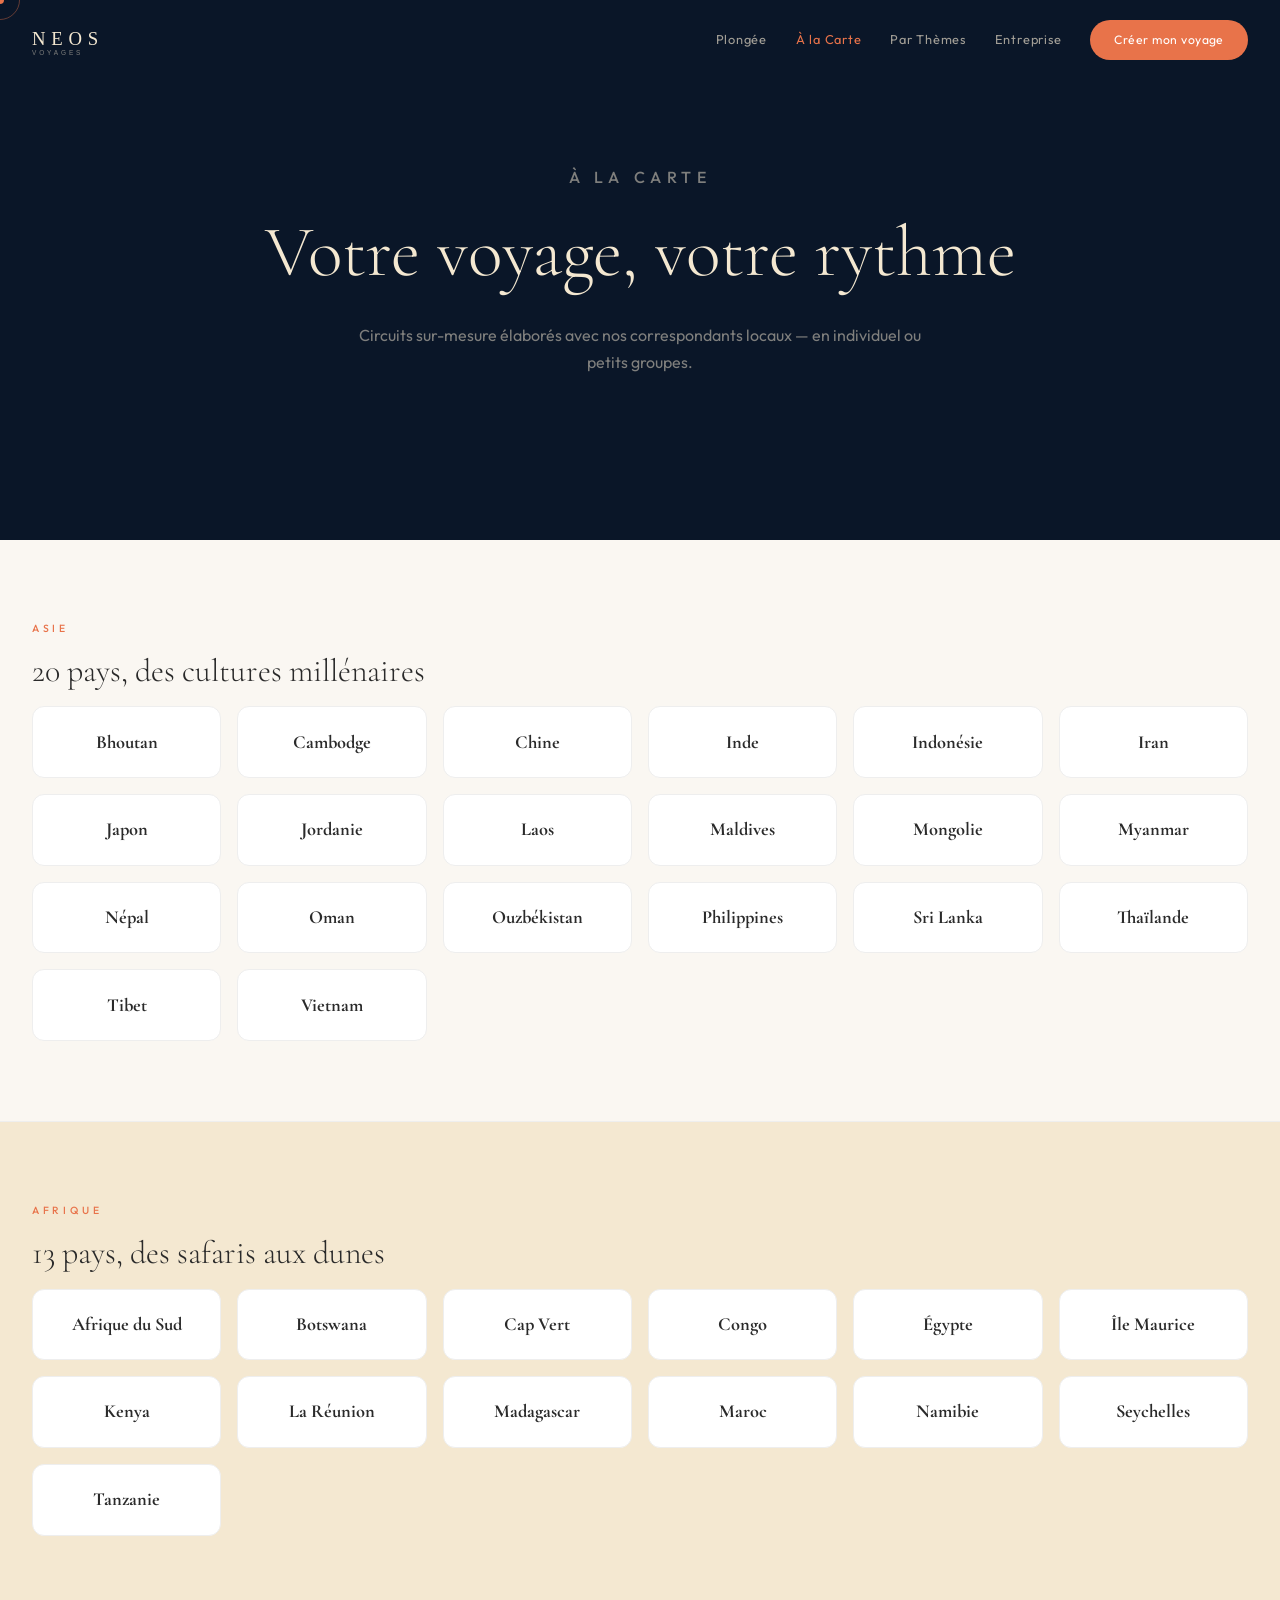
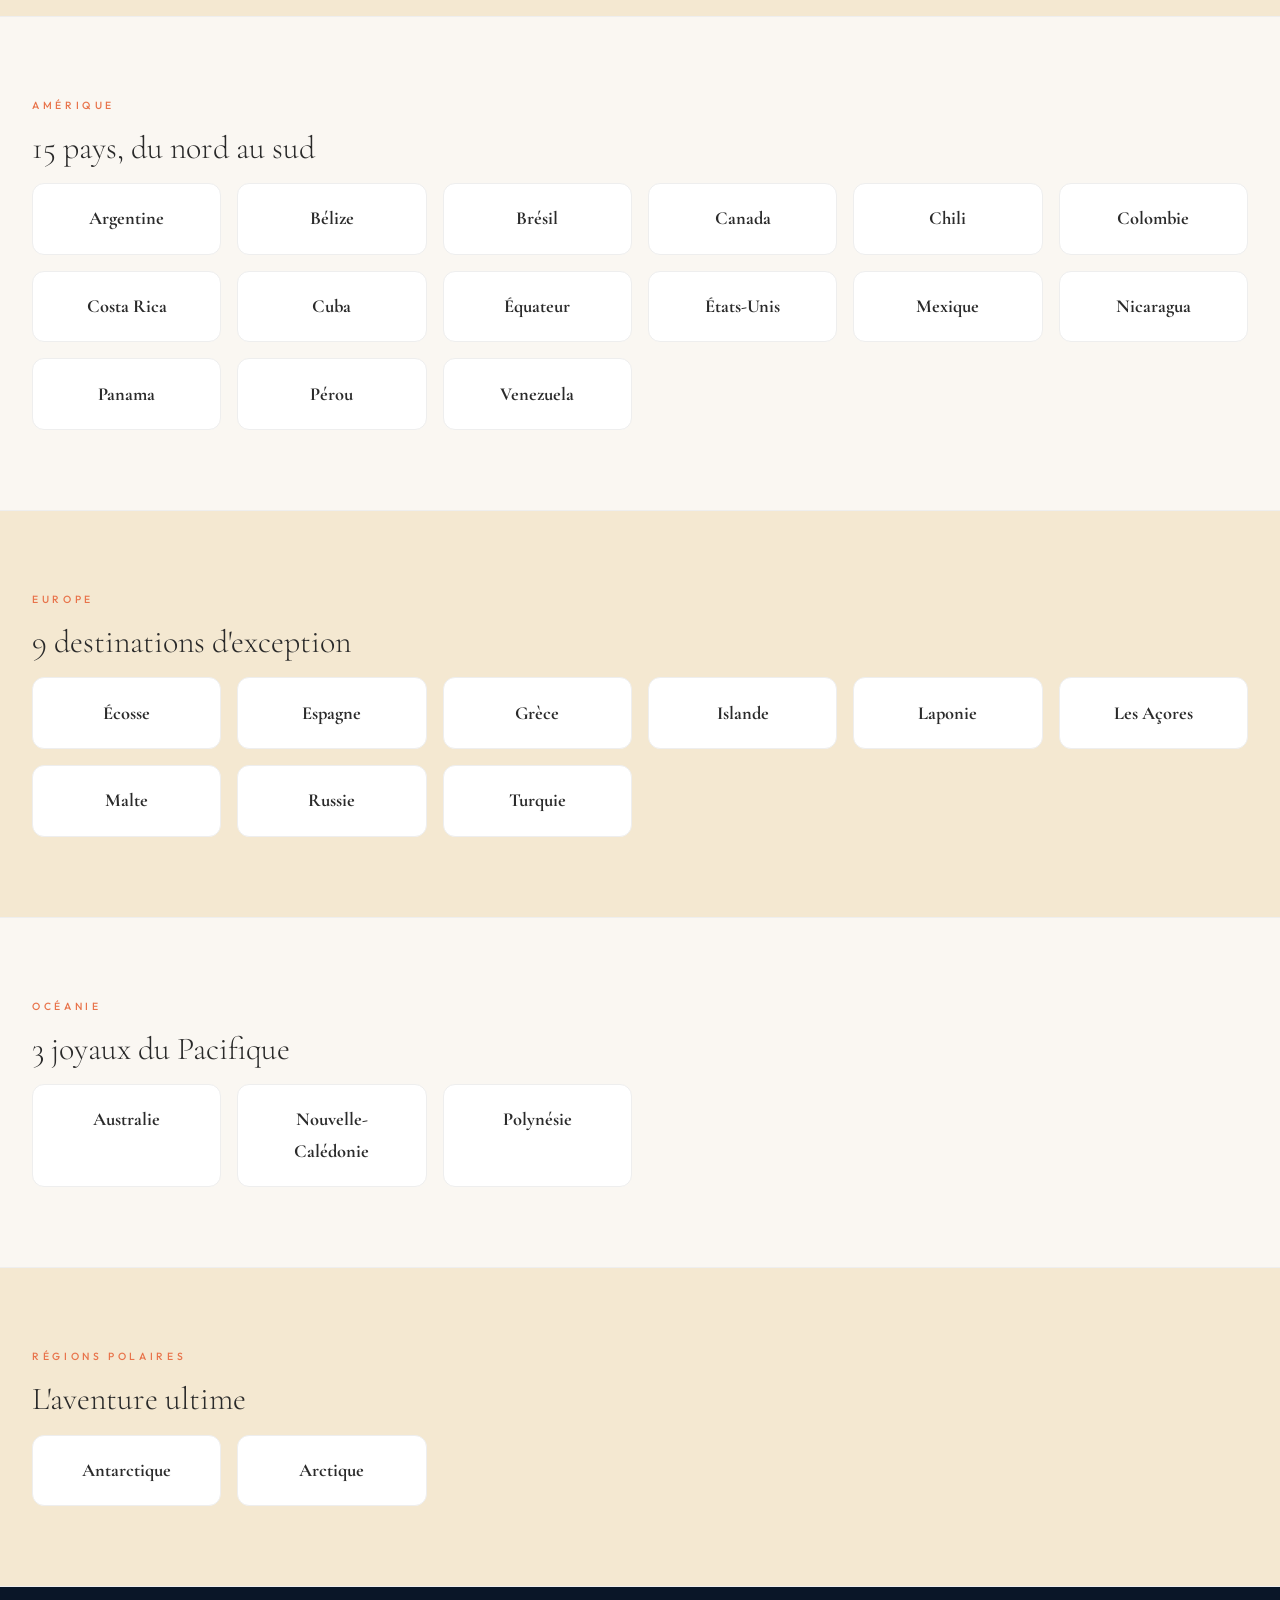
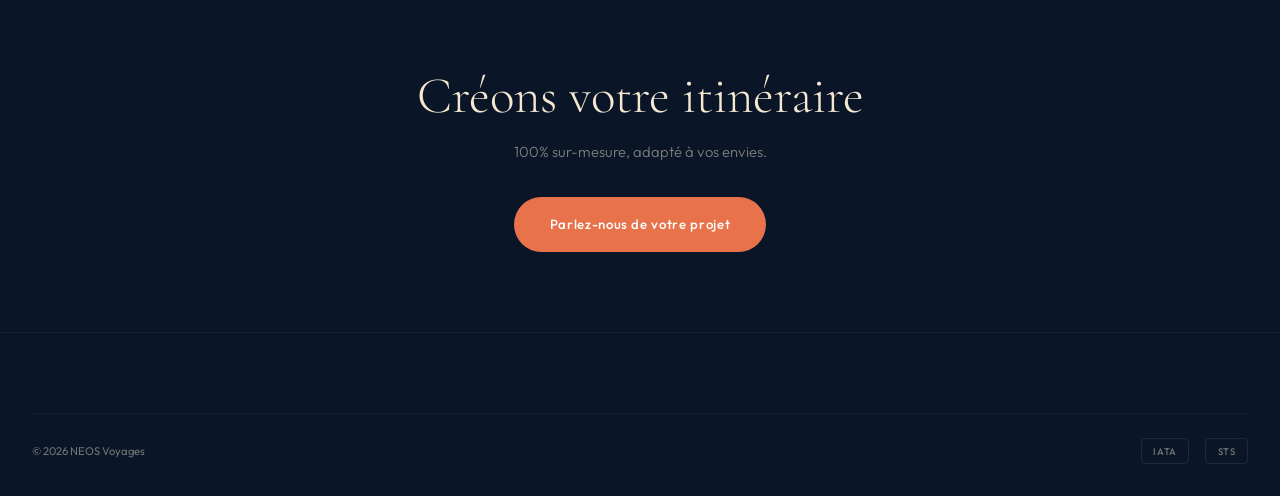
==== commit 3254a2fa: "Add files via upload" ====
--- a/alacarte.html
+++ b/alacarte.html
@@ -11,7 +11,7 @@
 <nav class="nav" id="nav"><a href="index.html" class="nav-logo"><img src="data:image/svg+xml,%3Csvg xmlns=%22http://www.w3.org/2000/svg%22 width=%22200%22 height=%2250%22%3E%3Ctext x=%220%22 y=%2232%22 fill=%22%23f4e8d1%22 font-family=%22Georgia%22 font-size=%2226%22 font-weight=%22300%22 letter-spacing=%228%22%3ENEOS%3C/text%3E%3Ctext x=%220%22 y=%2246%22 fill=%22rgba(244,232,209,0.5)%22 font-family=%22sans-serif%22 font-size=%229%22 letter-spacing=%224%22%3EVOYAGES%3C/text%3E%3C/svg%3E" alt="NEOS" style="height:36px"></a><ul class="nav-links"><li><a href="plongee.html">Plongée</a></li><li><a href="alacarte.html" style="color:var(--coral)">À la Carte</a></li><li><a href="themes.html">Par Thèmes</a></li><li><a href="entreprise.html">Entreprise</a></li><li><a href="contact.html" class="nav-cta">Créer mon voyage</a></li></ul><button class="hamburger" id="hamburger" aria-label="Menu"><span></span><span></span><span></span></button></nav>
 <div class="mobile-menu" id="mobileMenu"><a href="index.html">Accueil</a><a href="plongee.html">Plongée</a><a href="alacarte.html">À la Carte</a><a href="themes.html">Par Thèmes</a><a href="contact.html" class="btn btn-primary">Contact</a></div>
 
-<div class="page-hero"><div class="dest-card-bg" style="background-image:url('data:image/svg+xml,%3Csvg xmlns=%22http://www.w3.org/2000/svg%22 width=%221600%22 height=%22900%22%3E%3Cdefs%3E%3ClinearGradient id=%22g%22 x1=%220%22 y1=%220%22 x2=%220%22 y2=%221%22%3E%3Cstop offset=%220%25%22 stop-color=%22%231a0a28%22/%3E%3Cstop offset=%2240%25%22 stop-color=%22%235c2a0a%22/%3E%3Cstop offset=%22100%25%22 stop-color=%22%238b5a2b%22/%3E%3C/linearGradient%3E%3C/defs%3E%3Crect fill=%22url(%23g)%22 width=%221600%22 height=%22900%22/%3E%3Cpath d=%22M0 400Q200 300 500 420Q700 280 1000 400Q1300 300 1600 420L1600 900L0 900Z%22 fill=%22rgba(139,90,43,0.25)%22/%3E%3Cpath d=%22M0 550Q400 420 800 550Q1200 420 1600 550L1600 900L0 900Z%22 fill=%22rgba(92,42,10,0.35)%22/%3E%3Ccircle cx=%22300%22 cy=%22150%22 r=%2260%22 fill=%22rgba(232,168,76,0.15)%22/%3E%3C/svg%3E');background-size:cover;background-position:center"></div><div class="page-hero-content"><p class="section-label">À la Carte</p><h1>Votre voyage, votre rythme</h1><p>Circuits sur-mesure élaborés avec nos correspondants locaux — en individuel ou petits groupes.</p></div></div>
+<div class="page-hero"><div class="dest-card-bg" style="background-image:url('https://images.unsplash.com/photo-1544551763-46a013bb70d5?w=1600&q=80&fit=crop');background-size:cover;background-position:center"></div><div class="page-hero-content"><p class="section-label">À la Carte</p><h1>Votre voyage, votre rythme</h1><p>Circuits sur-mesure élaborés avec nos correspondants locaux — en individuel ou petits groupes.</p></div></div>
 
 <main>
 <section class="region-section" id="asie"><div class="container reveal"><p class="section-label">Asie</p><h2 class="region-title">20 pays, des cultures millénaires</h2>
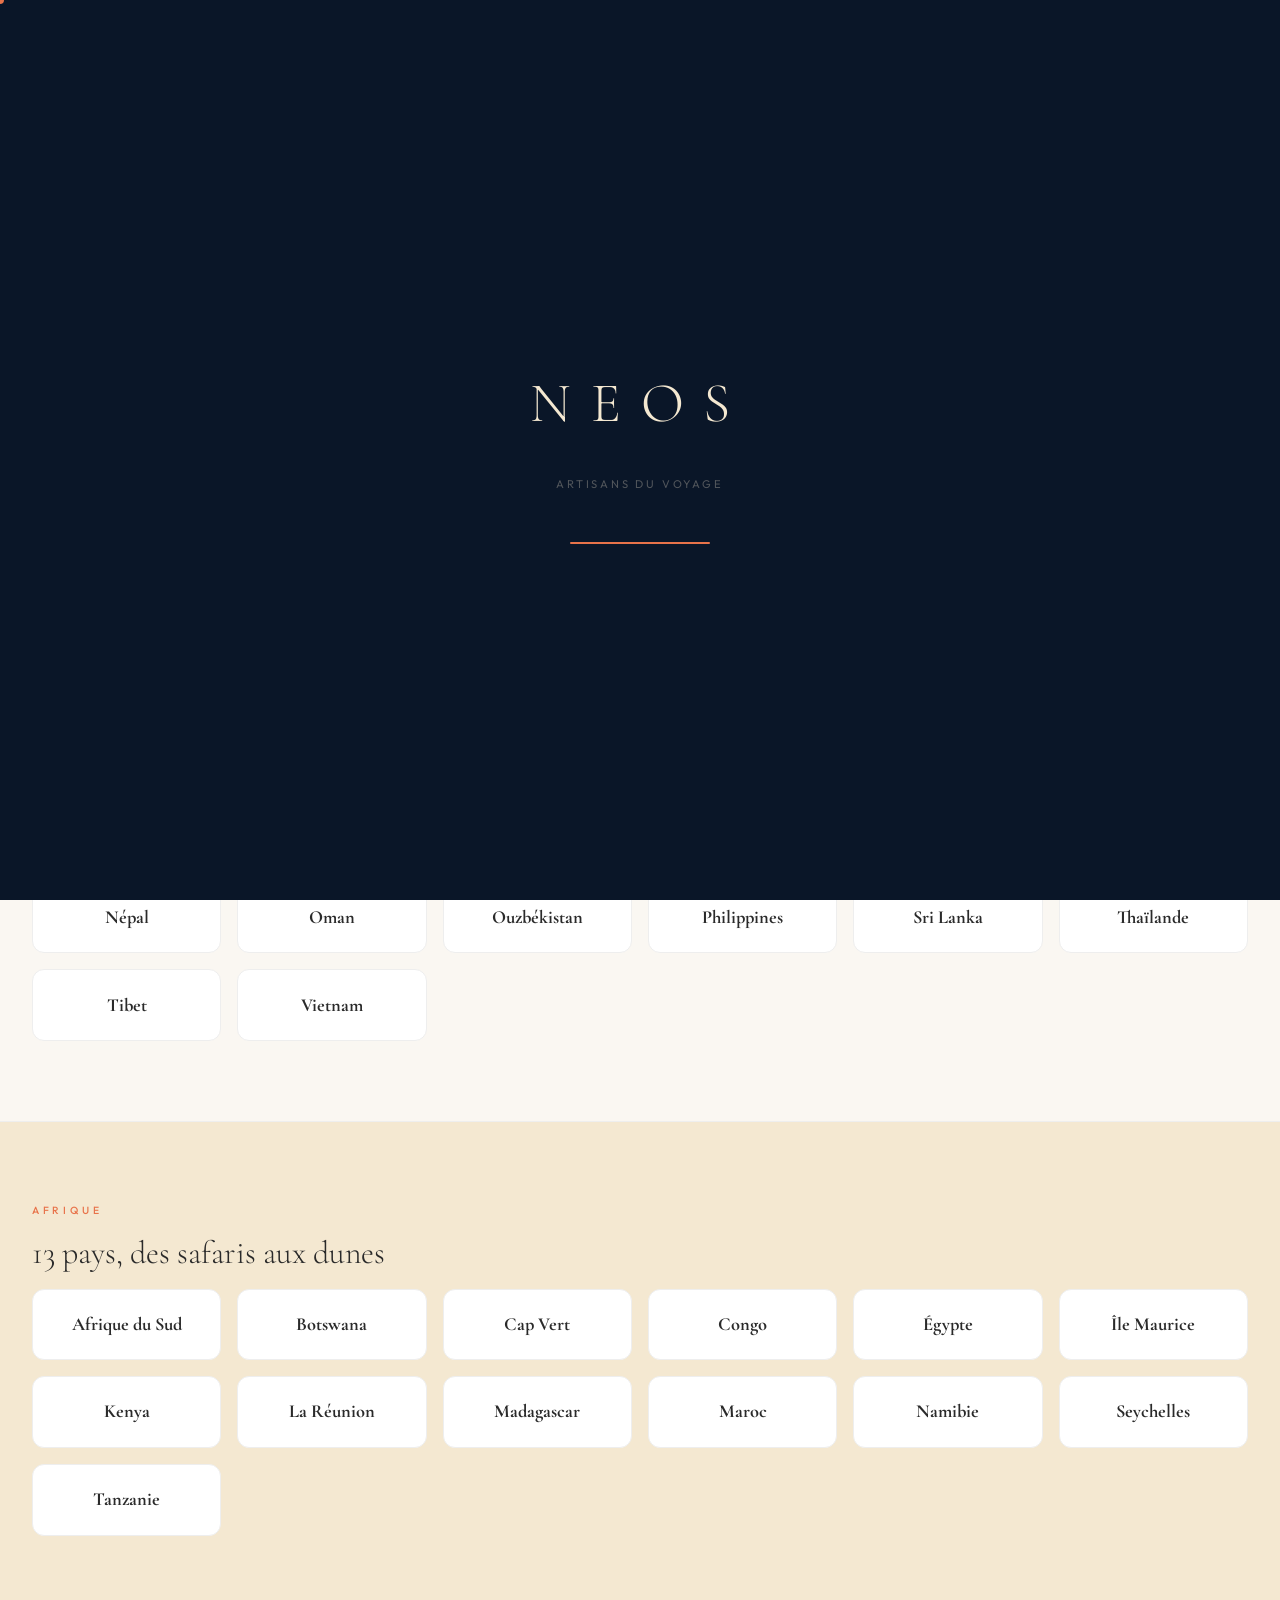
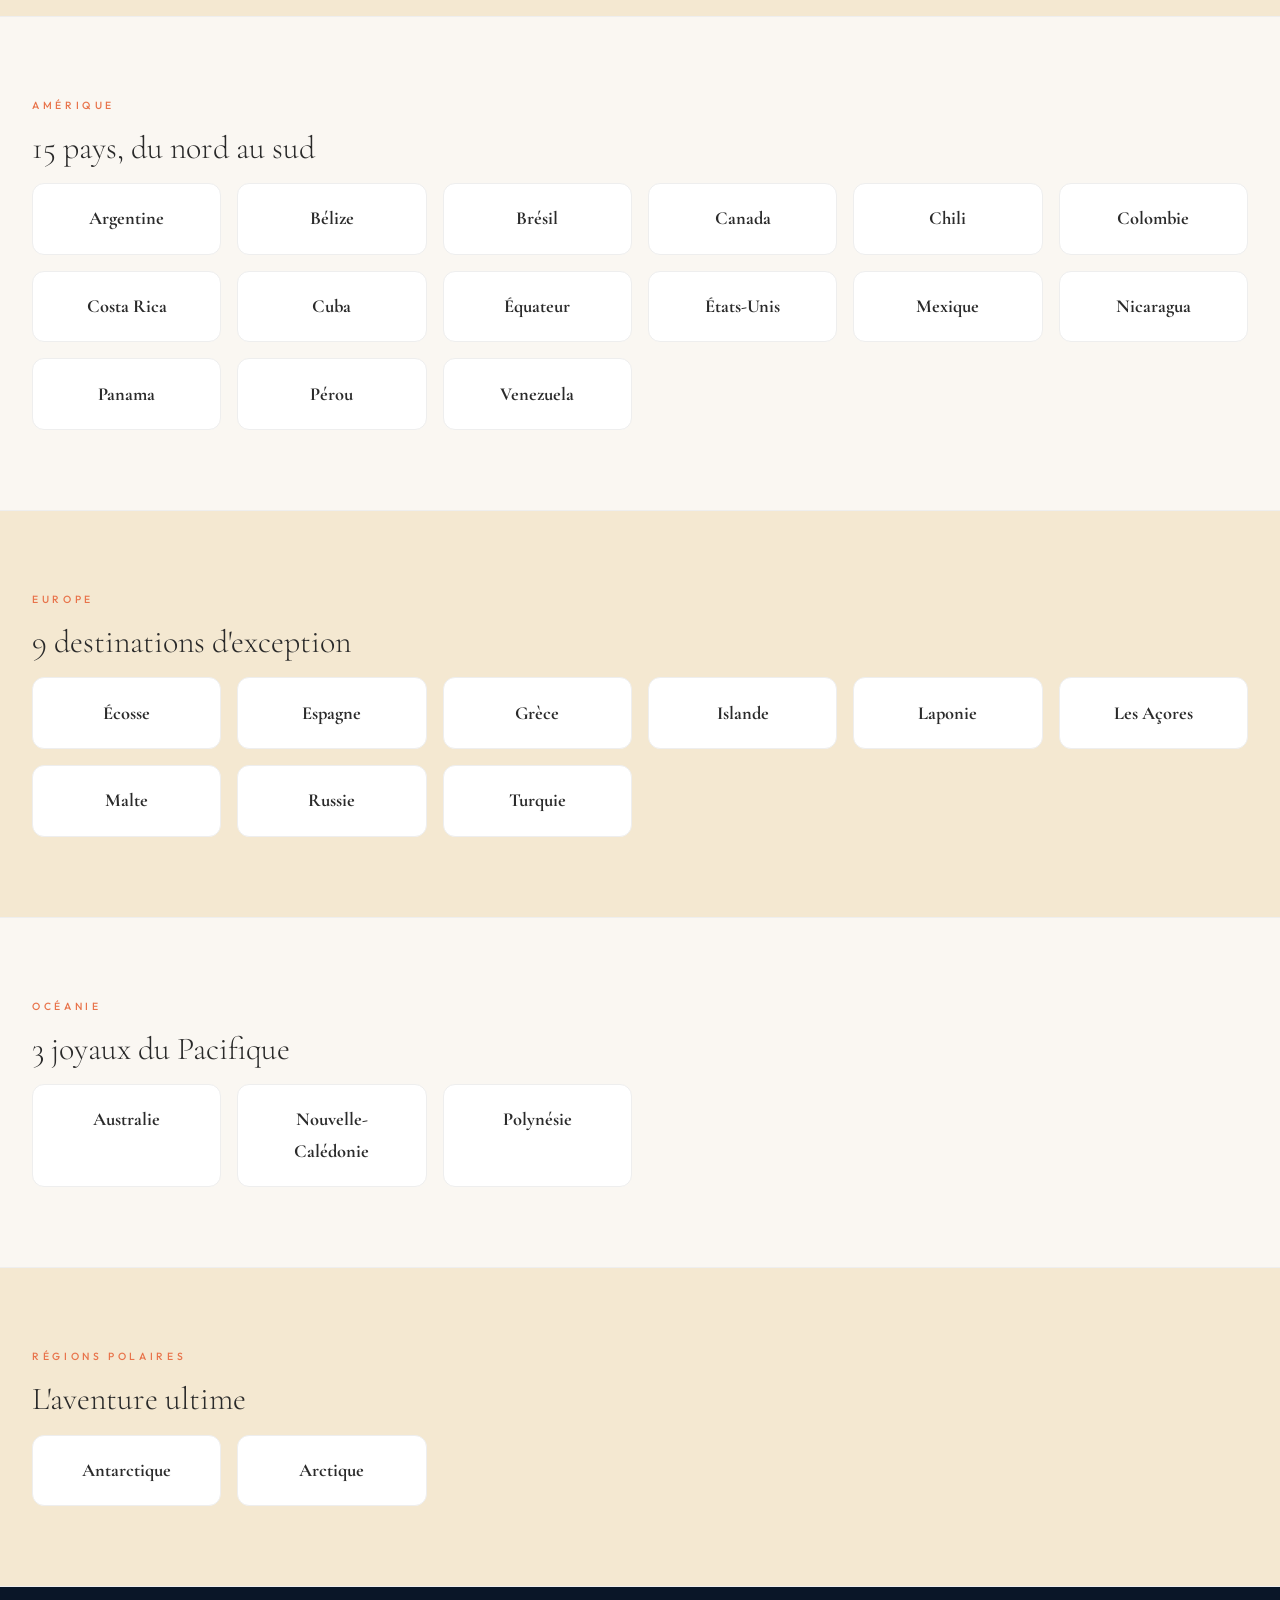
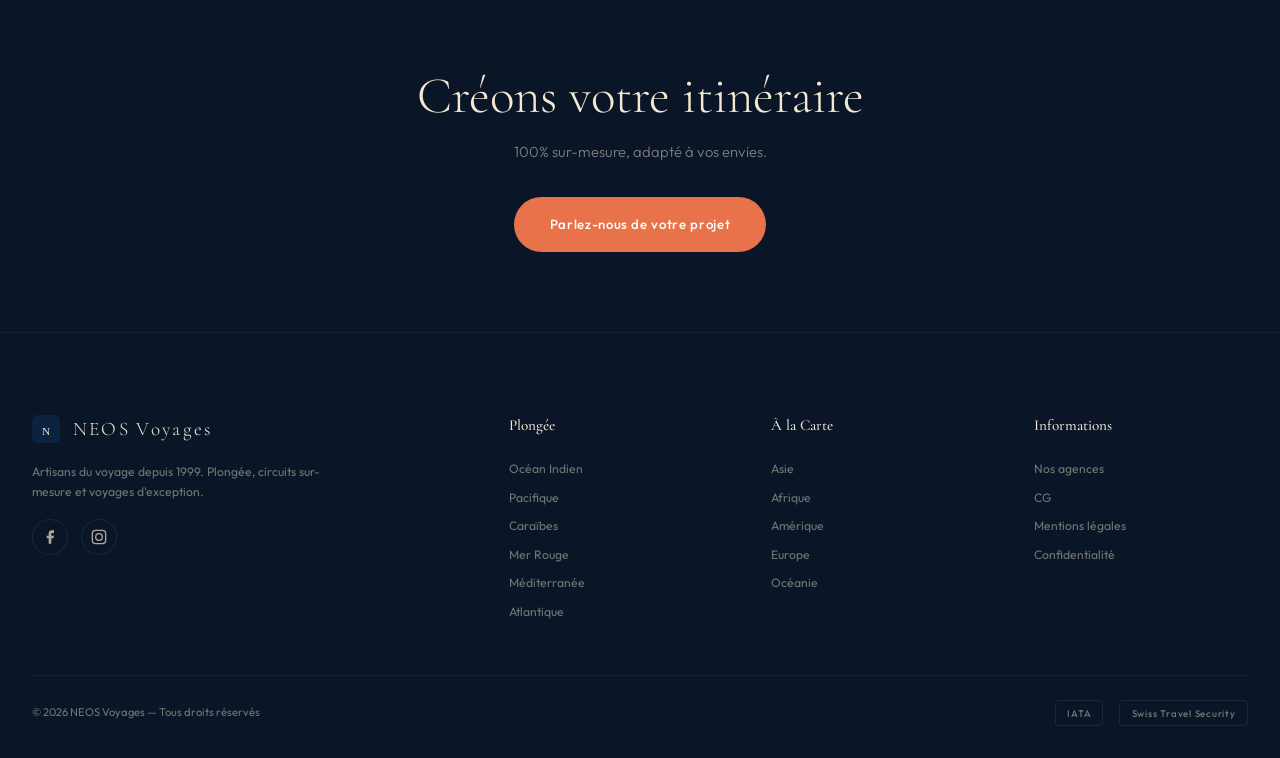
==== commit 2c9ed8fe: "Add files via upload" ====
--- a/alacarte.html
+++ b/alacarte.html
@@ -8,6 +8,8 @@
 .region-section{padding:5rem 0;border-bottom:1px solid #eee}.region-section:nth-child(even){background:var(--sand)}.region-title{font-family:var(--font-d);font-size:2rem;font-weight:300;margin-bottom:.5rem}.region-desc{color:var(--text-light);font-size:.88rem;margin-bottom:2rem}
 .country-grid{display:grid;grid-template-columns:repeat(auto-fill,minmax(180px,1fr));gap:1rem}.country-card{background:var(--white);border-radius:var(--r);padding:1.2rem 1.5rem;border:1px solid #eee;transition:all var(--ease);text-align:center}.country-card:hover{transform:translateY(-4px);box-shadow:var(--shadow-md);border-color:var(--coral)}.country-card h3{font-family:var(--font-d);font-size:1.15rem}
 </style></head><body>
+<div class="preloader" id="preloader"><div class="preloader-logo"><span style="animation-delay:.1s">N</span><span style="animation-delay:.2s">E</span><span style="animation-delay:.3s">O</span><span style="animation-delay:.4s">S</span></div><div class="preloader-sub">Artisans du voyage</div><div class="preloader-bar"></div></div>
+
 <nav class="nav" id="nav"><a href="index.html" class="nav-logo"><img src="data:image/svg+xml,%3Csvg xmlns=%22http://www.w3.org/2000/svg%22 width=%22200%22 height=%2250%22%3E%3Ctext x=%220%22 y=%2232%22 fill=%22%23f4e8d1%22 font-family=%22Georgia%22 font-size=%2226%22 font-weight=%22300%22 letter-spacing=%228%22%3ENEOS%3C/text%3E%3Ctext x=%220%22 y=%2246%22 fill=%22rgba(244,232,209,0.5)%22 font-family=%22sans-serif%22 font-size=%229%22 letter-spacing=%224%22%3EVOYAGES%3C/text%3E%3C/svg%3E" alt="NEOS" style="height:36px"></a><ul class="nav-links"><li><a href="plongee.html">Plongée</a></li><li><a href="alacarte.html" style="color:var(--coral)">À la Carte</a></li><li><a href="themes.html">Par Thèmes</a></li><li><a href="entreprise.html">Entreprise</a></li><li><a href="contact.html" class="nav-cta">Créer mon voyage</a></li></ul><button class="hamburger" id="hamburger" aria-label="Menu"><span></span><span></span><span></span></button></nav>
 <div class="mobile-menu" id="mobileMenu"><a href="index.html">Accueil</a><a href="plongee.html">Plongée</a><a href="alacarte.html">À la Carte</a><a href="themes.html">Par Thèmes</a><a href="contact.html" class="btn btn-primary">Contact</a></div>
 
@@ -46,5 +48,30 @@
 </main>
 
 <section style="padding:5rem 0;background:var(--deep);text-align:center;color:var(--sand)"><div class="container"><h2 class="section-title reveal" style="color:var(--sand)">Créons votre itinéraire</h2><p class="section-sub reveal" style="color:rgba(244,232,209,.5);margin:0 auto 2rem">100% sur-mesure, adapté à vos envies.</p><a href="contact.html" class="btn btn-primary reveal">Parlez-nous de votre projet</a></div></section>
-<footer><div class="container"><div class="footer-bottom"><span>© 2026 NEOS Voyages</span><div class="footer-badges"><span>IATA</span><span>STS</span></div></div></div></footer>
-<script src="images.js"></script><script src="app.js"></script></body></html>
+<footer>
+<div class="container">
+<div class="footer-grid">
+<div>
+<div class="footer-brand">
+<img src="data:image/svg+xml,%3Csvg xmlns=%22http://www.w3.org/2000/svg%22 width=%2240%22 height=%2240%22%3E%3Crect width=%2240%22 height=%2240%22 rx=%228%22 fill=%22%230c2340%22/%3E%3Ctext x=%2220%22 y=%2228%22 text-anchor=%22middle%22 fill=%22%23f4e8d1%22 font-family=%22Georgia%22 font-size=%2216%22%3EN%3C/text%3E%3C/svg%3E" alt="" style="height:28px;width:28px">
+<span>NEOS Voyages</span>
+</div>
+<p class="footer-desc">Artisans du voyage depuis 1999. Plongée, circuits sur-mesure et voyages d'exception.</p>
+<div class="footer-social">
+<a href="https://www.facebook.com/NEOS-Voyages-118852518200142/" target="_blank" aria-label="Facebook"><img src="data:image/svg+xml,%3Csvg xmlns=%22http://www.w3.org/2000/svg%22 width=%2224%22 height=%2224%22 fill=%22rgba(244,232,209,0.7)%22%3E%3Cpath d=%22M18 2h-3a5 5 0 00-5 5v3H7v4h3v8h4v-8h3l1-4h-4V7a1 1 0 011-1h3z%22/%3E%3C/svg%3E" alt=""></a>
+<a href="https://www.instagram.com/neos_voyages/" target="_blank" aria-label="Instagram"><img src="data:image/svg+xml,%3Csvg xmlns=%22http://www.w3.org/2000/svg%22 width=%2224%22 height=%2224%22 fill=%22none%22 stroke=%22rgba(244,232,209,0.7)%22 stroke-width=%222%22%3E%3Crect x=%222%22 y=%222%22 width=%2220%22 height=%2220%22 rx=%225%22/%3E%3Ccircle cx=%2212%22 cy=%2212%22 r=%225%22/%3E%3C/svg%3E" alt=""></a>
+</div>
+</div>
+<div class="footer-col"><h4>Plongée</h4><ul><li><a href="plongee.html">Océan Indien</a></li><li><a href="plongee.html">Pacifique</a></li><li><a href="plongee.html">Caraïbes</a></li><li><a href="plongee.html">Mer Rouge</a></li><li><a href="plongee.html">Méditerranée</a></li><li><a href="plongee.html">Atlantique</a></li></ul></div>
+<div class="footer-col"><h4>À la Carte</h4><ul><li><a href="alacarte.html">Asie</a></li><li><a href="alacarte.html">Afrique</a></li><li><a href="alacarte.html">Amérique</a></li><li><a href="alacarte.html">Europe</a></li><li><a href="alacarte.html">Océanie</a></li></ul></div>
+<div class="footer-col"><h4>Informations</h4><ul><li><a href="contact.html">Nos agences</a></li><li><a href="https://www.neos.ch/doc/conditions_generales.pdf" target="_blank">CG</a></li><li><a href="mentions-legales.html">Mentions légales</a></li><li><a href="mentions-legales.html">Confidentialité</a></li></ul></div>
+</div>
+<div class="footer-bottom">
+<span>© 2026 NEOS Voyages — Tous droits réservés</span>
+<div class="footer-badges"><span>IATA</span><span>Swiss Travel Security</span></div>
+</div>
+</div>
+</footer>
+<script src="images.js"></script><script src="app.js"></script>
+<div class="cookie-banner" id="cookieBanner"><p class="cookie-text">Ce site utilise des cookies. <a href="mentions-legales.html">En savoir plus</a>.</p><div class="cookie-actions"><button class="btn btn-primary btn-sm" id="cookieAccept">Accepter</button><button class="btn btn-secondary btn-sm" id="cookieReject" style="color:rgba(244,232,209,.5);border-color:rgba(255,255,255,.1)">Refuser</button></div></div>
+</body></html>
--- a/style.css
+++ b/style.css
@@ -102,10 +102,14 @@
 .hamburger.active span:nth-child(3){transform:rotate(-45deg) translate(5px,-6px)}
 
 /* Mobile menu */
-.mobile-menu{position:fixed;inset:0;background:var(--deep);z-index:999;display:flex;flex-direction:column;align-items:center;justify-content:center;gap:1.2rem;opacity:0;visibility:hidden;transition:var(--ease)}
+.mobile-menu{position:fixed;inset:0;background:var(--deep);z-index:999;display:flex;flex-direction:column;align-items:center;justify-content:center;gap:1.2rem;opacity:0;visibility:hidden;transition:opacity .4s ease,visibility .4s ease}
 .mobile-menu.active{opacity:1;visibility:visible}
-.mobile-menu>a{font-family:var(--font-d);font-size:clamp(1.5rem,5vw,2.2rem);color:var(--sand);letter-spacing:.08em;opacity:0;transform:translateY(20px);transition:opacity .5s ease,transform .5s ease,color .3s}
-.mobile-menu.active>a{opacity:1;transform:translateY(0)}
+.mobile-menu>a,.mobile-menu>.btn{font-family:var(--font-d);font-size:clamp(1.5rem,5vw,2.2rem);color:var(--sand);letter-spacing:.08em;opacity:0;transform:translateY(24px);transition:opacity .5s ease,transform .5s ease,color .3s}
+.mobile-menu.active>a:nth-child(1),.mobile-menu.active>.btn:nth-child(1){opacity:1;transform:translateY(0);transition-delay:.08s}
+.mobile-menu.active>a:nth-child(2),.mobile-menu.active>.btn:nth-child(2){opacity:1;transform:translateY(0);transition-delay:.16s}
+.mobile-menu.active>a:nth-child(3),.mobile-menu.active>.btn:nth-child(3){opacity:1;transform:translateY(0);transition-delay:.24s}
+.mobile-menu.active>a:nth-child(4),.mobile-menu.active>.btn:nth-child(4){opacity:1;transform:translateY(0);transition-delay:.32s}
+.mobile-menu.active>a:nth-child(5),.mobile-menu.active>.btn:nth-child(5){opacity:1;transform:translateY(0);transition-delay:.40s}
 .mobile-menu>a:hover{color:var(--coral)}
 
 /* ── BUTTONS ── */
@@ -179,6 +183,13 @@
 .dest-card:nth-child(4){grid-column:span 4;grid-row:span 2}
 .dest-card:nth-child(5){grid-column:span 4}
 .dest-card:nth-child(6){grid-column:span 4}
+/* Cards 7-12 — fill remaining rows cleanly */
+.dest-card:nth-child(7){grid-column:span 4}
+.dest-card:nth-child(8){grid-column:span 4}
+.dest-card:nth-child(9){grid-column:span 4}
+.dest-card:nth-child(10){grid-column:span 4}
+.dest-card:nth-child(11){grid-column:span 4}
+.dest-card:nth-child(12){grid-column:span 4}
 
 /* ── EXP CARDS ── */
 .exp-grid{display:grid;grid-template-columns:repeat(3,1fr);gap:1.5rem}
@@ -332,6 +343,12 @@
     .dest-card:nth-child(4){grid-column:span 6;grid-row:span 1}
     .dest-card:nth-child(5){grid-column:span 3}
     .dest-card:nth-child(6){grid-column:span 3}
+    .dest-card:nth-child(7){grid-column:span 3}
+    .dest-card:nth-child(8){grid-column:span 3}
+    .dest-card:nth-child(9){grid-column:span 2}
+    .dest-card:nth-child(10){grid-column:span 2}
+    .dest-card:nth-child(11){grid-column:span 2}
+    .dest-card:nth-child(12){grid-column:span 6}
     .philo-grid{grid-template-columns:1fr}
     .philo-img{height:350px}
     .contact-inner{grid-template-columns:1fr}
